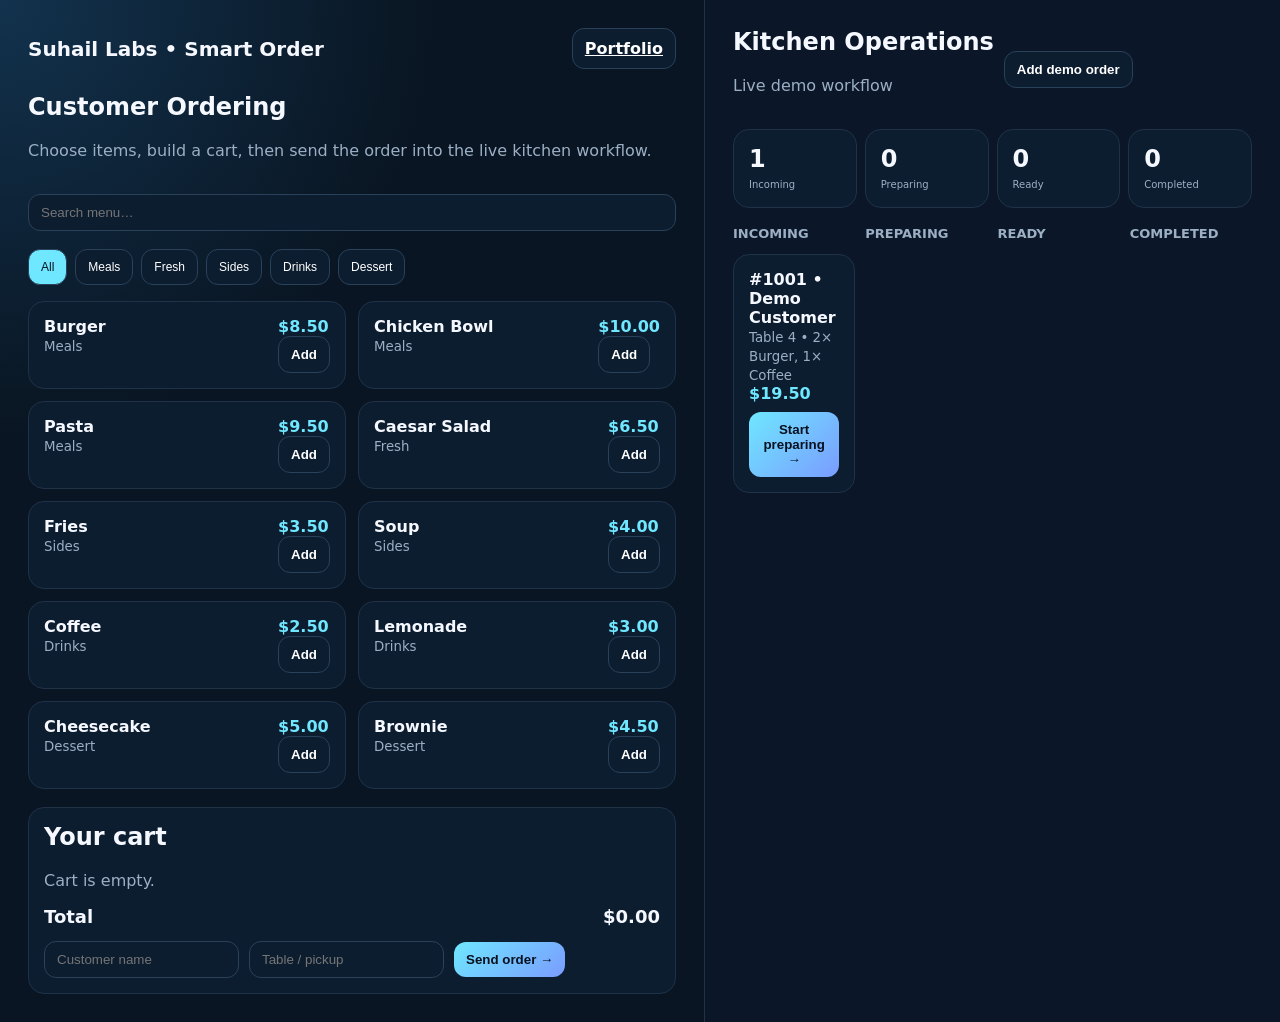
==== projects/001-smart-ordering/index.html @ 8e1dade1 "Add Project 001 live demo" ====
<!doctype html><html lang="en"><head><meta charset="utf-8"><meta name="viewport" content="width=device-width,initial-scale=1"><title>Smart Ordering Dashboard — Suhail Labs</title><style>
*{box-sizing:border-box}body{margin:0;font-family:Inter,system-ui,Arial;background:#07111f;color:#f5f8ff}.app{min-height:100vh;display:grid;grid-template-columns:1.1fr .9fr}.shop,.ops{padding:28px}.shop{background:radial-gradient(circle at 0 0,#12324d 0,transparent 35%),#091522}.ops{background:#0b1728;border-left:1px solid #203248}h1,h2,h3,p{margin-top:0}.muted{color:#9cafc4}.bar{display:flex;gap:10px;align-items:center;flex-wrap:wrap}.brand{font-weight:900;font-size:20px;margin-right:auto}.pill,.btn,input{border:1px solid #294159;border-radius:12px;background:#0d1d30;color:#fff;padding:10px 12px}.btn{cursor:pointer;font-weight:800}.btn.primary{background:linear-gradient(135deg,#6fe7ff,#7a9cff);color:#07111f;border:0}.search{width:100%;margin:18px 0}.cats{display:flex;gap:8px;flex-wrap:wrap;margin-bottom:16px}.pill{cursor:pointer;font-size:12px}.pill.active{background:#6fe7ff;color:#07111f}.menu{display:grid;grid-template-columns:repeat(2,1fr);gap:12px}.item,.cart,.order,.stat{border:1px solid #203248;background:#0d1d30;border-radius:16px;padding:15px}.item{display:flex;justify-content:space-between;gap:12px}.item small{color:#9cafc4}.price{font-weight:900;color:#6fe7ff}.cart{margin-top:18px}.cartrow{display:grid;grid-template-columns:1fr auto auto;gap:8px;align-items:center;padding:9px 0;border-bottom:1px solid #203248}.qty{display:flex;gap:5px;align-items:center}.qty button{width:28px;height:28px;border:1px solid #294159;background:#13253a;color:#fff;border-radius:8px}.total{display:flex;justify-content:space-between;font-size:18px;font-weight:900;margin:14px 0}.metrics{display:grid;grid-template-columns:repeat(4,1fr);gap:8px;margin:18px 0}.stat strong{display:block;font-size:24px}.stat span{font-size:10px;color:#9cafc4}.lanes{display:grid;grid-template-columns:repeat(4,1fr);gap:10px}.lane{min-height:300px}.lane h3{font-size:13px;color:#9cafc4}.order{margin-bottom:9px}.order b{display:block}.order small{color:#9cafc4}.order button{width:100%;margin-top:9px}.flash{animation:flash .6s}@keyframes flash{50%{box-shadow:0 0 0 2px #6fe7ff}}@media(max-width:1000px){.app{grid-template-columns:1fr}.ops{border-left:0;border-top:1px solid #203248}.lanes{grid-template-columns:repeat(2,1fr)}}@media(max-width:600px){.menu,.metrics,.lanes{grid-template-columns:1fr}.shop,.ops{padding:18px}}</style></head><body><main class="app">
<section class="shop"><div class="bar"><div class="brand">Suhail Labs • Smart Order</div><a class="btn" href="../../index.html">Portfolio</a></div><h1 style="margin-top:24px">Customer Ordering</h1><p class="muted">Choose items, build a cart, then send the order into the live kitchen workflow.</p><input class="search" id="search" placeholder="Search menu…"><div class="cats" id="cats"></div><div class="menu" id="menu"></div><section class="cart"><h2>Your cart</h2><div id="cart"></div><div class="total"><span>Total</span><span id="total">$0.00</span></div><div class="bar"><input id="name" placeholder="Customer name"><input id="table" placeholder="Table / pickup"><button class="btn primary" id="checkout">Send order →</button></div></section></section>
<section class="ops"><div class="bar"><div><h2>Kitchen Operations</h2><p class="muted">Live demo workflow</p></div><button class="btn" id="demo">Add demo order</button></div><div class="metrics" id="metrics"></div><div class="lanes" id="lanes"></div></section>
</main><script>
const items=[['Burger','Meals',8.5],['Chicken Bowl','Meals',10],['Pasta','Meals',9.5],['Caesar Salad','Fresh',6.5],['Fries','Sides',3.5],['Soup','Sides',4],['Coffee','Drinks',2.5],['Lemonade','Drinks',3],['Cheesecake','Dessert',5],['Brownie','Dessert',4.5]].map((x,i)=>({id:i+1,name:x[0],cat:x[1],price:x[2]}));
let cat='All',cart={},orders=[],seq=1001;
const qs=s=>document.querySelector(s), money=n=>'$'+n.toFixed(2);
function menu(){const q=qs('#search').value.toLowerCase();qs('#menu').innerHTML=items.filter(x=>(cat==='All'||x.cat===cat)&&x.name.toLowerCase().includes(q)).map(x=>`<article class="item"><div><b>${x.name}</b><br><small>${x.cat}</small></div><div><div class="price">${money(x.price)}</div><button class="btn" onclick="add(${x.id})">Add</button></div></article>`).join('')}
function cats(){const cs=['All',...new Set(items.map(x=>x.cat))];qs('#cats').innerHTML=cs.map(c=>`<button class="pill ${c===cat?'active':''}" onclick="cat='${c}';cats();menu()">${c}</button>`).join('')}
function add(id){cart[id]=(cart[id]||0)+1;renderCart()}
function renderCart(){const es=Object.entries(cart).filter(([,q])=>q>0);qs('#cart').innerHTML=es.length?es.map(([id,q])=>{const x=items.find(i=>i.id==id);return `<div class="cartrow"><span>${x.name}</span><div class="qty"><button onclick="change(${id},-1)">−</button><b>${q}</b><button onclick="change(${id},1)">+</button></div><b>${money(x.price*q)}</b></div>`}).join(''):'<p class="muted">Cart is empty.</p>';qs('#total').textContent=money(es.reduce((s,[id,q])=>s+items.find(i=>i.id==id).price*q,0))}
function change(id,d){cart[id]=(cart[id]||0)+d;if(cart[id]<=0)delete cart[id];renderCart()}
const stages=['Incoming','Preparing','Ready','Completed'];
function addOrder(demo=false){const lines=demo?[{name:'Burger',q:2},{name:'Coffee',q:1}]:Object.entries(cart).map(([id,q])=>({name:items.find(i=>i.id==id).name,q}));if(!lines.length)return alert('Add at least one item.');orders.unshift({id:seq++,name:demo?'Demo Customer':qs('#name').value||'Guest',place:demo?'Table 4':qs('#table').value||'Pickup',stage:0,lines,total:demo?19.5:Object.entries(cart).reduce((s,[id,q])=>s+items.find(i=>i.id==id).price*q,0)});if(!demo){cart={};renderCart()}renderOps()}
function move(id){const o=orders.find(x=>x.id===id);if(o&&o.stage<3)o.stage++;renderOps()}
function renderOps(){qs('#metrics').innerHTML=stages.map((s,i)=>`<div class="stat"><strong>${orders.filter(o=>o.stage===i).length}</strong><span>${s}</span></div>`).join('');qs('#lanes').innerHTML=stages.map((s,i)=>`<section class="lane"><h3>${s.toUpperCase()}</h3>${orders.filter(o=>o.stage===i).map(o=>`<article class="order"><b>#${o.id} • ${o.name}</b><small>${o.place} • ${o.lines.map(l=>l.q+'× '+l.name).join(', ')}</small><div class="price">${money(o.total)}</div>${i<3?`<button class="btn primary" onclick="move(${o.id})">${['Start preparing','Mark ready','Complete'][i]} →</button>`:''}</article>`).join('')}</section>`).join('')}
qs('#search').addEventListener('input',menu);qs('#checkout').onclick=()=>addOrder(false);qs('#demo').onclick=()=>addOrder(true);cats();menu();renderCart();addOrder(true);renderOps();
</script></body></html>
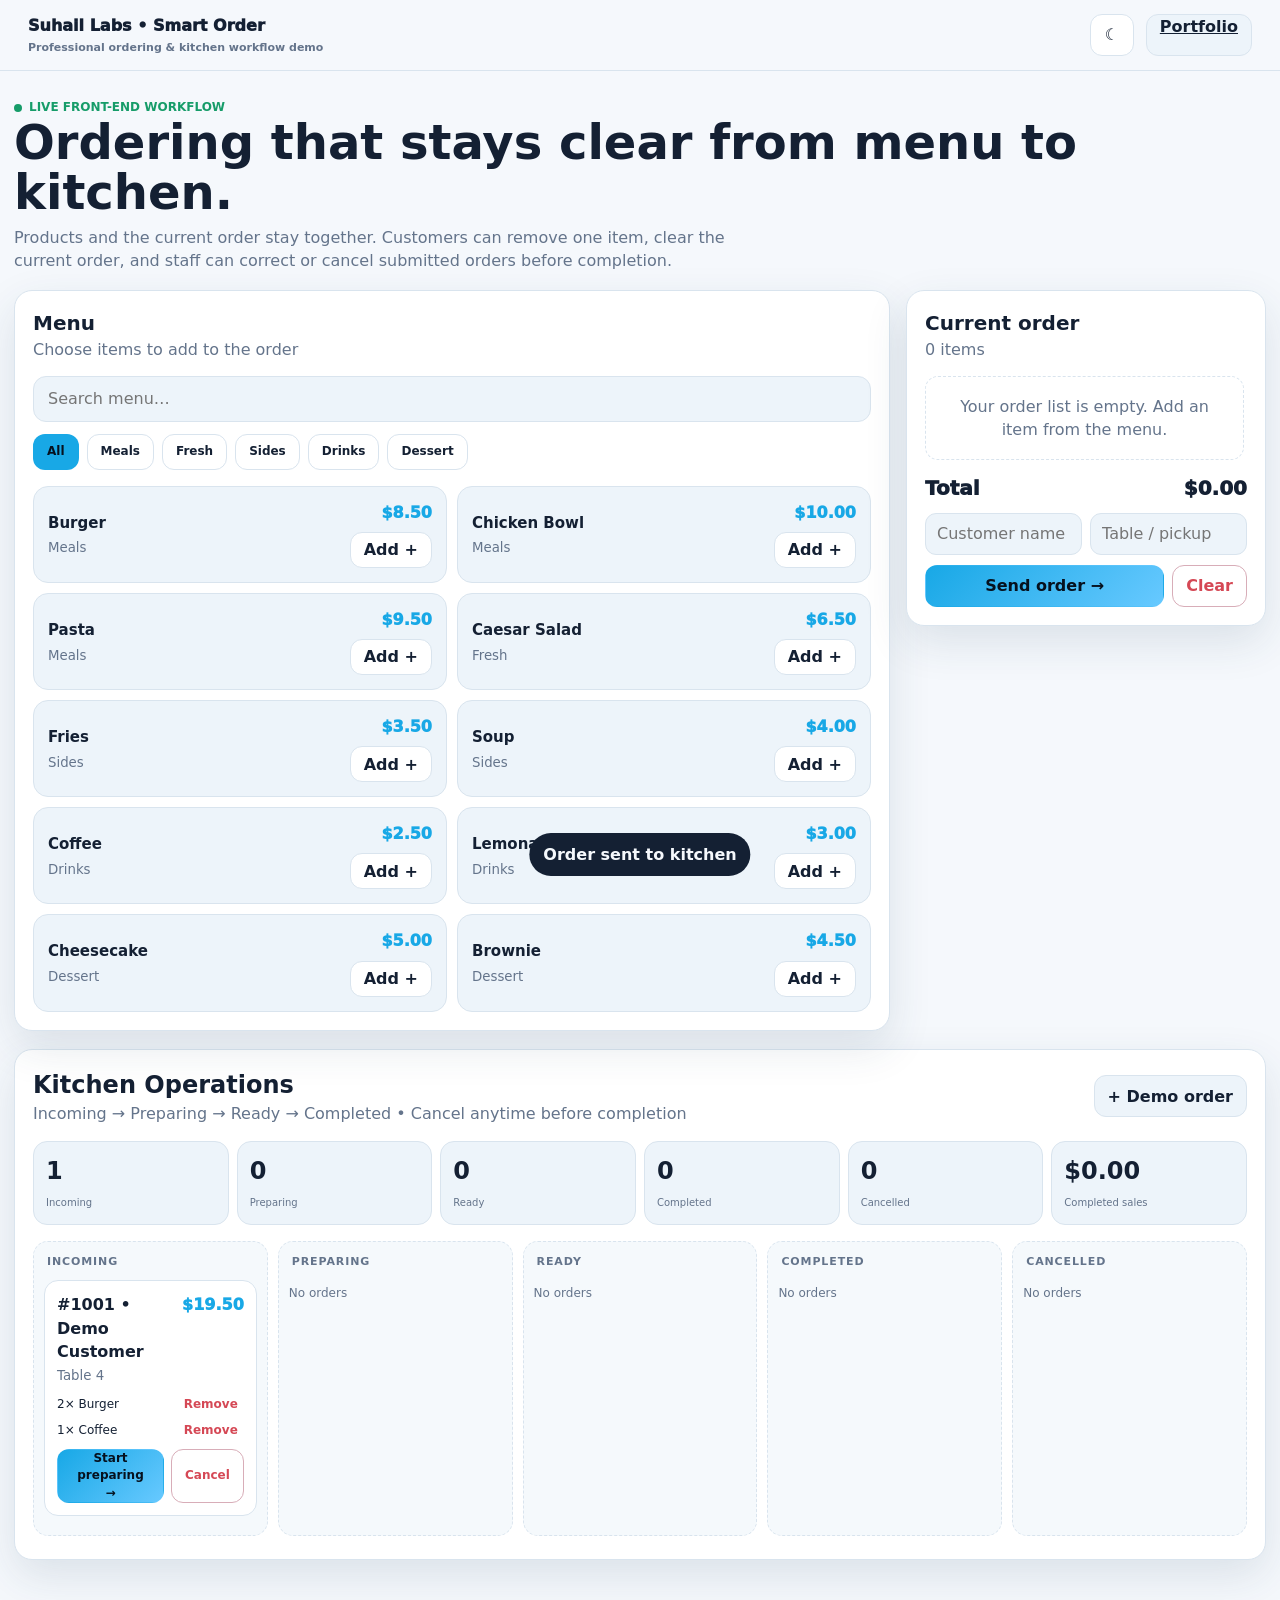
==== commit c05a9cbf: "Upgrade Smart Ordering with cancellation, item removal, sticky order list and themes" ====
--- a/projects/001-smart-ordering/index.html
+++ b/projects/001-smart-ordering/index.html
@@ -1,19 +1,281 @@
-<!doctype html><html lang="en"><head><meta charset="utf-8"><meta name="viewport" content="width=device-width,initial-scale=1"><title>Smart Ordering Dashboard — Suhail Labs</title><style>
-*{box-sizing:border-box}body{margin:0;font-family:Inter,system-ui,Arial;background:#07111f;color:#f5f8ff}.app{min-height:100vh;display:grid;grid-template-columns:1.1fr .9fr}.shop,.ops{padding:28px}.shop{background:radial-gradient(circle at 0 0,#12324d 0,transparent 35%),#091522}.ops{background:#0b1728;border-left:1px solid #203248}h1,h2,h3,p{margin-top:0}.muted{color:#9cafc4}.bar{display:flex;gap:10px;align-items:center;flex-wrap:wrap}.brand{font-weight:900;font-size:20px;margin-right:auto}.pill,.btn,input{border:1px solid #294159;border-radius:12px;background:#0d1d30;color:#fff;padding:10px 12px}.btn{cursor:pointer;font-weight:800}.btn.primary{background:linear-gradient(135deg,#6fe7ff,#7a9cff);color:#07111f;border:0}.search{width:100%;margin:18px 0}.cats{display:flex;gap:8px;flex-wrap:wrap;margin-bottom:16px}.pill{cursor:pointer;font-size:12px}.pill.active{background:#6fe7ff;color:#07111f}.menu{display:grid;grid-template-columns:repeat(2,1fr);gap:12px}.item,.cart,.order,.stat{border:1px solid #203248;background:#0d1d30;border-radius:16px;padding:15px}.item{display:flex;justify-content:space-between;gap:12px}.item small{color:#9cafc4}.price{font-weight:900;color:#6fe7ff}.cart{margin-top:18px}.cartrow{display:grid;grid-template-columns:1fr auto auto;gap:8px;align-items:center;padding:9px 0;border-bottom:1px solid #203248}.qty{display:flex;gap:5px;align-items:center}.qty button{width:28px;height:28px;border:1px solid #294159;background:#13253a;color:#fff;border-radius:8px}.total{display:flex;justify-content:space-between;font-size:18px;font-weight:900;margin:14px 0}.metrics{display:grid;grid-template-columns:repeat(4,1fr);gap:8px;margin:18px 0}.stat strong{display:block;font-size:24px}.stat span{font-size:10px;color:#9cafc4}.lanes{display:grid;grid-template-columns:repeat(4,1fr);gap:10px}.lane{min-height:300px}.lane h3{font-size:13px;color:#9cafc4}.order{margin-bottom:9px}.order b{display:block}.order small{color:#9cafc4}.order button{width:100%;margin-top:9px}.flash{animation:flash .6s}@keyframes flash{50%{box-shadow:0 0 0 2px #6fe7ff}}@media(max-width:1000px){.app{grid-template-columns:1fr}.ops{border-left:0;border-top:1px solid #203248}.lanes{grid-template-columns:repeat(2,1fr)}}@media(max-width:600px){.menu,.metrics,.lanes{grid-template-columns:1fr}.shop,.ops{padding:18px}}</style></head><body><main class="app">
-<section class="shop"><div class="bar"><div class="brand">Suhail Labs • Smart Order</div><a class="btn" href="../../index.html">Portfolio</a></div><h1 style="margin-top:24px">Customer Ordering</h1><p class="muted">Choose items, build a cart, then send the order into the live kitchen workflow.</p><input class="search" id="search" placeholder="Search menu…"><div class="cats" id="cats"></div><div class="menu" id="menu"></div><section class="cart"><h2>Your cart</h2><div id="cart"></div><div class="total"><span>Total</span><span id="total">$0.00</span></div><div class="bar"><input id="name" placeholder="Customer name"><input id="table" placeholder="Table / pickup"><button class="btn primary" id="checkout">Send order →</button></div></section></section>
-<section class="ops"><div class="bar"><div><h2>Kitchen Operations</h2><p class="muted">Live demo workflow</p></div><button class="btn" id="demo">Add demo order</button></div><div class="metrics" id="metrics"></div><div class="lanes" id="lanes"></div></section>
-</main><script>
-const items=[['Burger','Meals',8.5],['Chicken Bowl','Meals',10],['Pasta','Meals',9.5],['Caesar Salad','Fresh',6.5],['Fries','Sides',3.5],['Soup','Sides',4],['Coffee','Drinks',2.5],['Lemonade','Drinks',3],['Cheesecake','Dessert',5],['Brownie','Dessert',4.5]].map((x,i)=>({id:i+1,name:x[0],cat:x[1],price:x[2]}));
-let cat='All',cart={},orders=[],seq=1001;
-const qs=s=>document.querySelector(s), money=n=>'$'+n.toFixed(2);
-function menu(){const q=qs('#search').value.toLowerCase();qs('#menu').innerHTML=items.filter(x=>(cat==='All'||x.cat===cat)&&x.name.toLowerCase().includes(q)).map(x=>`<article class="item"><div><b>${x.name}</b><br><small>${x.cat}</small></div><div><div class="price">${money(x.price)}</div><button class="btn" onclick="add(${x.id})">Add</button></div></article>`).join('')}
-function cats(){const cs=['All',...new Set(items.map(x=>x.cat))];qs('#cats').innerHTML=cs.map(c=>`<button class="pill ${c===cat?'active':''}" onclick="cat='${c}';cats();menu()">${c}</button>`).join('')}
-function add(id){cart[id]=(cart[id]||0)+1;renderCart()}
-function renderCart(){const es=Object.entries(cart).filter(([,q])=>q>0);qs('#cart').innerHTML=es.length?es.map(([id,q])=>{const x=items.find(i=>i.id==id);return `<div class="cartrow"><span>${x.name}</span><div class="qty"><button onclick="change(${id},-1)">−</button><b>${q}</b><button onclick="change(${id},1)">+</button></div><b>${money(x.price*q)}</b></div>`}).join(''):'<p class="muted">Cart is empty.</p>';qs('#total').textContent=money(es.reduce((s,[id,q])=>s+items.find(i=>i.id==id).price*q,0))}
-function change(id,d){cart[id]=(cart[id]||0)+d;if(cart[id]<=0)delete cart[id];renderCart()}
-const stages=['Incoming','Preparing','Ready','Completed'];
-function addOrder(demo=false){const lines=demo?[{name:'Burger',q:2},{name:'Coffee',q:1}]:Object.entries(cart).map(([id,q])=>({name:items.find(i=>i.id==id).name,q}));if(!lines.length)return alert('Add at least one item.');orders.unshift({id:seq++,name:demo?'Demo Customer':qs('#name').value||'Guest',place:demo?'Table 4':qs('#table').value||'Pickup',stage:0,lines,total:demo?19.5:Object.entries(cart).reduce((s,[id,q])=>s+items.find(i=>i.id==id).price*q,0)});if(!demo){cart={};renderCart()}renderOps()}
-function move(id){const o=orders.find(x=>x.id===id);if(o&&o.stage<3)o.stage++;renderOps()}
-function renderOps(){qs('#metrics').innerHTML=stages.map((s,i)=>`<div class="stat"><strong>${orders.filter(o=>o.stage===i).length}</strong><span>${s}</span></div>`).join('');qs('#lanes').innerHTML=stages.map((s,i)=>`<section class="lane"><h3>${s.toUpperCase()}</h3>${orders.filter(o=>o.stage===i).map(o=>`<article class="order"><b>#${o.id} • ${o.name}</b><small>${o.place} • ${o.lines.map(l=>l.q+'× '+l.name).join(', ')}</small><div class="price">${money(o.total)}</div>${i<3?`<button class="btn primary" onclick="move(${o.id})">${['Start preparing','Mark ready','Complete'][i]} →</button>`:''}</article>`).join('')}</section>`).join('')}
-qs('#search').addEventListener('input',menu);qs('#checkout').onclick=()=>addOrder(false);qs('#demo').onclick=()=>addOrder(true);cats();menu();renderCart();addOrder(true);renderOps();
-</script></body></html>+<!doctype html>
+<html lang="en" data-theme="light">
+<head>
+<meta charset="utf-8">
+<meta name="viewport" content="width=device-width,initial-scale=1,viewport-fit=cover">
+<meta name="theme-color" content="#f5f8fc">
+<title>Smart Ordering & Kitchen Operations — Suhail Labs</title>
+<link rel="icon" type="image/svg+xml" href="../../assets/icons/favicon.svg">
+<style>
+:root{
+  --bg:#f5f8fc;--surface:#fff;--surface-2:#edf4fa;--text:#142033;--muted:#64748b;
+  --line:#d9e4ee;--brand:#18a8e6;--brand-2:#67c9ff;--ok:#169c69;--warn:#d08a16;
+  --danger:#d54855;--shadow:0 16px 44px rgba(36,62,88,.12);--radius:18px;
+}
+html[data-theme="dark"]{
+  --bg:#07111f;--surface:#0d1d30;--surface-2:#13253a;--text:#f5f8ff;--muted:#9cafc4;
+  --line:#263c52;--brand:#6fe7ff;--brand-2:#7a9cff;--ok:#5ee6a8;--warn:#ffd166;
+  --danger:#ff7b86;--shadow:0 20px 60px rgba(0,0,0,.28);
+}
+*{box-sizing:border-box}
+html{scroll-behavior:smooth}
+body{margin:0;background:var(--bg);color:var(--text);font-family:Inter,system-ui,-apple-system,"Segoe UI",Arial,sans-serif;line-height:1.45}
+button,input{font:inherit}
+button,a{ -webkit-tap-highlight-color:transparent}
+.topbar{position:sticky;top:0;z-index:40;display:flex;gap:12px;align-items:center;padding:14px clamp(14px,3vw,28px);background:color-mix(in srgb,var(--bg) 90%,transparent);backdrop-filter:blur(16px);border-bottom:1px solid var(--line)}
+.brand{font-weight:950;margin-right:auto}.brand small{display:block;color:var(--muted);font-size:11px;font-weight:700;margin-top:2px}
+.btn,.icon-btn,.pill{border:1px solid var(--line);background:var(--surface);color:var(--text);border-radius:12px;min-height:42px;padding:0 13px;font-weight:800;cursor:pointer}
+.btn.primary{background:linear-gradient(135deg,var(--brand),var(--brand-2));color:#06111e;border-color:transparent}
+.btn.danger{color:var(--danger);border-color:color-mix(in srgb,var(--danger) 35%,var(--line))}
+.btn.ghost{background:var(--surface-2)}.icon-btn{width:44px;padding:0}
+.shell{width:min(1440px,calc(100% - 28px));margin:0 auto;padding:24px 0 44px}
+.hero{display:flex;justify-content:space-between;gap:24px;align-items:end;margin-bottom:18px}
+.hero h1{font-size:clamp(28px,4vw,48px);line-height:1.04;margin:0 0 8px}.hero p{margin:0;color:var(--muted);max-width:760px}
+.badge{display:inline-flex;align-items:center;gap:7px;color:var(--ok);font-weight:900;font-size:12px}.badge i{width:8px;height:8px;border-radius:50%;background:var(--ok)}
+.order-workspace{display:grid;grid-template-columns:minmax(0,1fr) 360px;gap:16px;align-items:start}
+.catalog,.cart-panel,.ops-panel{border:1px solid var(--line);background:var(--surface);border-radius:var(--radius);box-shadow:var(--shadow)}
+.catalog{padding:18px}.cart-panel{padding:18px;position:sticky;top:84px;max-height:calc(100vh - 104px);display:flex;flex-direction:column}
+.section-head{display:flex;gap:12px;align-items:center;justify-content:space-between;margin-bottom:14px}.section-head h2{margin:0;font-size:20px}.muted{color:var(--muted)}
+.search{width:100%;min-height:46px;border:1px solid var(--line);border-radius:13px;background:var(--surface-2);color:var(--text);padding:0 14px;outline:none}
+.search:focus{border-color:var(--brand);box-shadow:0 0 0 3px color-mix(in srgb,var(--brand) 16%,transparent)}
+.cats{display:flex;gap:8px;overflow-x:auto;padding:12px 0 4px;scrollbar-width:none}.cats::-webkit-scrollbar{display:none}.pill{flex:0 0 auto;min-height:36px;font-size:12px}.pill.active{background:var(--brand);color:#06111e;border-color:transparent}
+.menu{display:grid;grid-template-columns:repeat(2,minmax(0,1fr));gap:10px;margin-top:12px}
+.item{border:1px solid var(--line);background:var(--surface-2);border-radius:15px;padding:14px;display:grid;grid-template-columns:1fr auto;gap:12px;align-items:center}
+.item b{font-size:15px}.item small{display:block;color:var(--muted);margin-top:4px}.price{font-weight:950;color:var(--brand);white-space:nowrap}.item .btn{margin-top:8px;min-height:36px}
+.cart-scroll{overflow:auto;min-height:70px;max-height:40vh;padding-right:3px}
+.cart-empty{padding:18px;border:1px dashed var(--line);border-radius:13px;text-align:center;color:var(--muted)}
+.cartrow{display:grid;grid-template-columns:minmax(0,1fr) auto auto;gap:9px;align-items:center;padding:11px 0;border-bottom:1px solid var(--line)}
+.cartrow .name{min-width:0}.cartrow .name b{display:block;white-space:nowrap;overflow:hidden;text-overflow:ellipsis}.cartrow .name small{color:var(--muted)}
+.qty{display:flex;align-items:center;gap:5px}.qty button,.remove-item{width:31px;height:31px;border:1px solid var(--line);background:var(--surface-2);color:var(--text);border-radius:9px;cursor:pointer;font-weight:900}.remove-item{color:var(--danger)}
+.cart-total{display:flex;justify-content:space-between;font-size:20px;font-weight:950;padding:14px 0 10px}
+.cart-meta{display:grid;grid-template-columns:1fr 1fr;gap:8px}.cart-meta input{width:100%;min-height:42px;border:1px solid var(--line);border-radius:11px;background:var(--surface-2);color:var(--text);padding:0 11px}
+.cart-actions{display:grid;grid-template-columns:1fr auto;gap:8px;margin-top:10px}
+.order-dock{display:none}
+.ops-panel{margin-top:18px;padding:18px}.ops-toolbar{display:flex;align-items:center;gap:10px;justify-content:space-between;flex-wrap:wrap}
+.metrics{display:grid;grid-template-columns:repeat(6,minmax(0,1fr));gap:8px;margin:16px 0}.stat{border:1px solid var(--line);background:var(--surface-2);border-radius:14px;padding:12px}.stat strong{display:block;font-size:24px}.stat span{font-size:10px;color:var(--muted)}
+.lanes{display:grid;grid-template-columns:repeat(5,minmax(220px,1fr));gap:10px;overflow-x:auto;padding-bottom:5px}
+.lane{min-height:250px;border:1px dashed var(--line);border-radius:15px;padding:10px;background:color-mix(in srgb,var(--surface-2) 55%,transparent)}
+.lane h3{margin:2px 3px 10px;color:var(--muted);font-size:11px;letter-spacing:.08em}
+.order{border:1px solid var(--line);background:var(--surface);border-radius:14px;padding:12px;margin-bottom:9px}.order.cancelled{opacity:.72}.order-head{display:flex;justify-content:space-between;gap:8px}.order small{color:var(--muted)}
+.order-lines{display:grid;gap:6px;margin:9px 0}.order-line{display:flex;justify-content:space-between;gap:8px;align-items:center;font-size:12px}.order-line button{border:0;background:transparent;color:var(--danger);font-weight:900;cursor:pointer}
+.order-buttons{display:grid;grid-template-columns:1fr auto;gap:7px;margin-top:9px}.order-buttons .btn{min-height:36px;font-size:12px}
+.notice{position:fixed;left:50%;bottom:24px;transform:translate(-50%,20px);opacity:0;pointer-events:none;background:var(--text);color:var(--bg);padding:10px 14px;border-radius:999px;font-weight:800;z-index:80;transition:.2s}.notice.show{opacity:1;transform:translate(-50%,0)}
+@media(max-width:1050px){.order-workspace{grid-template-columns:minmax(0,1fr) 330px}.metrics{grid-template-columns:repeat(3,1fr)}}
+@media(max-width:760px){
+  body{padding-bottom:76px}.shell{width:min(100% - 20px,720px);padding-top:16px}.topbar{padding:10px}.topbar .btn.portfolio{display:none}
+  .hero{align-items:start;flex-direction:column}.order-workspace{grid-template-columns:1fr}.catalog{padding:13px}.menu{grid-template-columns:1fr 1fr}
+  .cart-panel{position:fixed;z-index:70;left:8px;right:8px;bottom:8px;top:auto;max-height:min(70vh,620px);transform:translateY(calc(100% + 18px));transition:transform .22s ease;border-radius:20px;padding:15px}
+  .cart-panel.open{transform:translateY(0)}.cart-scroll{max-height:34vh}.order-dock{display:flex;position:fixed;z-index:68;left:8px;right:8px;bottom:8px;min-height:58px;border:1px solid var(--line);background:var(--surface);box-shadow:var(--shadow);border-radius:16px;align-items:center;padding:8px 10px;gap:10px}
+  .order-dock strong{display:block}.order-dock small{color:var(--muted)}.order-dock .dock-total{margin-left:auto;font-weight:950;color:var(--brand)}.order-dock .btn{min-height:40px}
+  .ops-panel{padding:13px}.metrics{grid-template-columns:repeat(2,1fr)}.lanes{grid-template-columns:repeat(5,230px)}
+}
+@media(max-width:480px){.menu{grid-template-columns:1fr}.item{grid-template-columns:1fr auto}.cart-meta{grid-template-columns:1fr}.metrics{grid-template-columns:repeat(2,1fr)}}
+</style>
+</head>
+<body>
+<header class="topbar">
+  <div class="brand">Suhail Labs • Smart Order<small>Professional ordering & kitchen workflow demo</small></div>
+  <button class="icon-btn" id="themeToggle" type="button" aria-label="Switch theme" title="Switch theme">☾</button>
+  <a class="btn ghost portfolio" href="../../index.html">Portfolio</a>
+</header>
+
+<main class="shell">
+  <section class="hero">
+    <div>
+      <div class="badge"><i></i> LIVE FRONT-END WORKFLOW</div>
+      <h1>Ordering that stays clear from menu to kitchen.</h1>
+      <p>Products and the current order stay together. Customers can remove one item, clear the current order, and staff can correct or cancel submitted orders before completion.</p>
+    </div>
+  </section>
+
+  <div class="order-workspace">
+    <section class="catalog" aria-labelledby="menuTitle">
+      <div class="section-head"><div><h2 id="menuTitle">Menu</h2><span class="muted">Choose items to add to the order</span></div></div>
+      <input class="search" id="search" type="search" placeholder="Search menu…" autocomplete="off">
+      <div class="cats" id="cats" aria-label="Menu categories"></div>
+      <div class="menu" id="menu"></div>
+    </section>
+
+    <aside class="cart-panel" id="cartPanel" aria-labelledby="cartTitle">
+      <div class="section-head">
+        <div><h2 id="cartTitle">Current order</h2><span class="muted" id="cartCountLabel">0 items</span></div>
+        <button class="btn danger" id="closeCart" type="button" hidden>Close</button>
+      </div>
+      <div class="cart-scroll" id="cart"></div>
+      <div class="cart-total"><span>Total</span><span id="total">$0.00</span></div>
+      <div class="cart-meta"><input id="name" placeholder="Customer name" autocomplete="off"><input id="table" placeholder="Table / pickup" autocomplete="off"></div>
+      <div class="cart-actions"><button class="btn primary" id="checkout" type="button">Send order →</button><button class="btn danger" id="clearCart" type="button">Clear</button></div>
+    </aside>
+  </div>
+
+  <section class="ops-panel" aria-labelledby="opsTitle">
+    <div class="ops-toolbar">
+      <div><h2 id="opsTitle" style="margin:0">Kitchen Operations</h2><span class="muted">Incoming → Preparing → Ready → Completed • Cancel anytime before completion</span></div>
+      <button class="btn ghost" id="demo" type="button">+ Demo order</button>
+    </div>
+    <div class="metrics" id="metrics"></div>
+    <div class="lanes" id="lanes"></div>
+  </section>
+</main>
+
+<div class="order-dock" id="orderDock">
+  <div><strong>Current order</strong><small id="dockCount">0 items</small></div>
+  <span class="dock-total" id="dockTotal">$0.00</span>
+  <button class="btn primary" id="openCart" type="button">View</button>
+</div>
+<div class="notice" id="notice" role="status" aria-live="polite"></div>
+
+<script>
+const items=[
+  ['Burger','Meals',8.5],['Chicken Bowl','Meals',10],['Pasta','Meals',9.5],
+  ['Caesar Salad','Fresh',6.5],['Fries','Sides',3.5],['Soup','Sides',4],
+  ['Coffee','Drinks',2.5],['Lemonade','Drinks',3],['Cheesecake','Dessert',5],['Brownie','Dessert',4.5]
+].map((x,i)=>({id:i+1,name:x[0],cat:x[1],price:x[2]}));
+
+const qs=s=>document.querySelector(s);
+const money=n=>'$'+Number(n||0).toFixed(2);
+const ACTIVE_STAGES=['Incoming','Preparing','Ready','Completed'];
+let category='All';
+let cart={};
+let orders=[];
+let sequence=1001;
+
+function toast(message){
+  const el=qs('#notice');el.textContent=message;el.classList.add('show');
+  clearTimeout(toast.timer);toast.timer=setTimeout(()=>el.classList.remove('show'),1700);
+}
+
+function setTheme(theme){
+  document.documentElement.dataset.theme=theme;
+  localStorage.setItem('smartOrderTheme',theme);
+  qs('#themeToggle').textContent=theme==='dark'?'☀':'☾';
+}
+setTheme(localStorage.getItem('smartOrderTheme')||'light');
+qs('#themeToggle').onclick=()=>setTheme(document.documentElement.dataset.theme==='dark'?'light':'dark');
+
+function renderMenu(){
+  const query=qs('#search').value.trim().toLowerCase();
+  qs('#menu').innerHTML=items
+    .filter(item=>(category==='All'||item.cat===category)&&item.name.toLowerCase().includes(query))
+    .map(item=>`<article class="item">
+      <div><b>${item.name}</b><small>${item.cat}</small></div>
+      <div style="text-align:right"><div class="price">${money(item.price)}</div><button class="btn" type="button" onclick="addItem(${item.id})">Add +</button></div>
+    </article>`).join('');
+}
+
+function renderCategories(){
+  const categories=['All',...new Set(items.map(item=>item.cat))];
+  qs('#cats').innerHTML=categories.map(c=>`<button class="pill ${c===category?'active':''}" type="button" onclick="category='${c}';renderCategories();renderMenu()">${c}</button>`).join('');
+}
+
+function cartEntries(){return Object.entries(cart).filter(([,qty])=>qty>0)}
+function cartTotal(){return cartEntries().reduce((sum,[id,qty])=>sum+items.find(i=>i.id==id).price*qty,0)}
+function cartUnits(){return cartEntries().reduce((sum,[,qty])=>sum+qty,0)}
+
+function renderCart(){
+  const entries=cartEntries();
+  qs('#cart').innerHTML=entries.length?entries.map(([id,qty])=>{
+    const item=items.find(i=>i.id==id);
+    return `<div class="cartrow">
+      <div class="name"><b>${item.name}</b><small>${money(item.price)} each</small></div>
+      <div class="qty"><button type="button" onclick="changeQty(${id},-1)" aria-label="Decrease ${item.name}">−</button><b>${qty}</b><button type="button" onclick="changeQty(${id},1)" aria-label="Increase ${item.name}">+</button></div>
+      <div style="display:flex;align-items:center;gap:7px"><b>${money(item.price*qty)}</b><button class="remove-item" type="button" onclick="removeItem(${id})" aria-label="Remove ${item.name}">×</button></div>
+    </div>`;
+  }).join(''):'<div class="cart-empty">Your order list is empty. Add an item from the menu.</div>';
+
+  const units=cartUnits(),total=cartTotal();
+  qs('#total').textContent=money(total);qs('#dockTotal').textContent=money(total);
+  qs('#cartCountLabel').textContent=`${units} item${units===1?'':'s'}`;
+  qs('#dockCount').textContent=`${units} item${units===1?'':'s'}`;
+}
+
+function addItem(id){cart[id]=(cart[id]||0)+1;renderCart();toast('Added to current order')}
+function changeQty(id,delta){cart[id]=(cart[id]||0)+delta;if(cart[id]<=0)delete cart[id];renderCart()}
+function removeItem(id){delete cart[id];renderCart();toast('Item removed')}
+function clearCart(){if(!cartEntries().length)return;cart={};renderCart();toast('Current order cleared')}
+
+function buildLinesFromCart(){
+  return cartEntries().map(([id,qty])=>{const item=items.find(i=>i.id==id);return {id:item.id,name:item.name,qty,price:item.price}});
+}
+function lineTotal(lines){return lines.reduce((sum,line)=>sum+line.price*line.qty,0)}
+
+function addOrder(demo=false){
+  const lines=demo
+    ?[{id:1,name:'Burger',qty:2,price:8.5},{id:7,name:'Coffee',qty:1,price:2.5}]
+    :buildLinesFromCart();
+  if(!lines.length){toast('Add at least one item first.');return}
+  orders.unshift({
+    id:sequence++,name:demo?'Demo Customer':qs('#name').value.trim()||'Guest',
+    place:demo?'Table 4':qs('#table').value.trim()||'Pickup',
+    stage:0,cancelled:false,lines,total:lineTotal(lines)
+  });
+  if(!demo){cart={};renderCart();qs('#cartPanel').classList.remove('open')}
+  renderOperations();toast('Order sent to kitchen')
+}
+
+function moveOrder(id){
+  const order=orders.find(o=>o.id===id);
+  if(order&&!order.cancelled&&order.stage<3){order.stage++;renderOperations()}
+}
+
+function cancelOrder(id){
+  const order=orders.find(o=>o.id===id);
+  if(!order||order.cancelled||order.stage===3)return;
+  if(confirm(`Cancel order #${order.id}?`)){order.cancelled=true;renderOperations();toast(`Order #${order.id} cancelled`)}
+}
+
+function removeOrderLine(orderId,lineIndex){
+  const order=orders.find(o=>o.id===orderId);
+  if(!order||order.cancelled||order.stage===3)return;
+  order.lines.splice(lineIndex,1);
+  if(!order.lines.length){order.cancelled=true;order.total=0;toast(`Order #${order.id} cancelled because no items remain`)}
+  else{order.total=lineTotal(order.lines);toast('Item removed from submitted order')}
+  renderOperations();
+}
+
+function orderCard(order){
+  const next=['Start preparing','Mark ready','Complete'][order.stage]||'';
+  const lineHtml=order.lines.map((line,index)=>`<div class="order-line"><span>${line.qty}× ${line.name}</span>${!order.cancelled&&order.stage<3?`<button type="button" onclick="removeOrderLine(${order.id},${index})" aria-label="Remove ${line.name} from order">Remove</button>`:''}</div>`).join('');
+  return `<article class="order ${order.cancelled?'cancelled':''}">
+    <div class="order-head"><b>#${order.id} • ${order.name}</b><span class="price">${money(order.total)}</span></div>
+    <small>${order.place}</small>
+    <div class="order-lines">${lineHtml||'<span class="muted">No active items</span>'}</div>
+    ${!order.cancelled&&order.stage<3?`<div class="order-buttons"><button class="btn primary" type="button" onclick="moveOrder(${order.id})">${next} →</button><button class="btn danger" type="button" onclick="cancelOrder(${order.id})">Cancel</button></div>`:''}
+  </article>`;
+}
+
+function renderOperations(){
+  const completed=orders.filter(o=>o.stage===3&&!o.cancelled);
+  const cancelled=orders.filter(o=>o.cancelled);
+  const counts=ACTIVE_STAGES.map((_,index)=>orders.filter(o=>o.stage===index&&!o.cancelled).length);
+  const sales=completed.reduce((sum,o)=>sum+o.total,0);
+  const metrics=[
+    ['Incoming',counts[0]],['Preparing',counts[1]],['Ready',counts[2]],['Completed',counts[3]],['Cancelled',cancelled.length],['Completed sales',money(sales)]
+  ];
+  qs('#metrics').innerHTML=metrics.map(([label,value])=>`<div class="stat"><strong>${value}</strong><span>${label}</span></div>`).join('');
+
+  const lanes=[
+    ...ACTIVE_STAGES.map((label,index)=>({label,orders:orders.filter(o=>o.stage===index&&!o.cancelled)})),
+    {label:'Cancelled',orders:cancelled}
+  ];
+  qs('#lanes').innerHTML=lanes.map(lane=>`<section class="lane"><h3>${lane.label.toUpperCase()}</h3>${lane.orders.map(orderCard).join('')||'<span class="muted" style="font-size:12px">No orders</span>'}</section>`).join('');
+}
+
+qs('#search').addEventListener('input',renderMenu);
+qs('#checkout').onclick=()=>addOrder(false);
+qs('#demo').onclick=()=>addOrder(true);
+qs('#clearCart').onclick=clearCart;
+qs('#openCart').onclick=()=>qs('#cartPanel').classList.add('open');
+qs('#closeCart').onclick=()=>qs('#cartPanel').classList.remove('open');
+
+const mobile=matchMedia('(max-width:760px)');
+function syncMobile(){
+  qs('#closeCart').hidden=!mobile.matches;
+  if(!mobile.matches)qs('#cartPanel').classList.remove('open');
+}
+mobile.addEventListener?.('change',syncMobile);syncMobile();
+
+renderCategories();renderMenu();renderCart();addOrder(true);renderOperations();
+</script>
+</body>
+</html>
